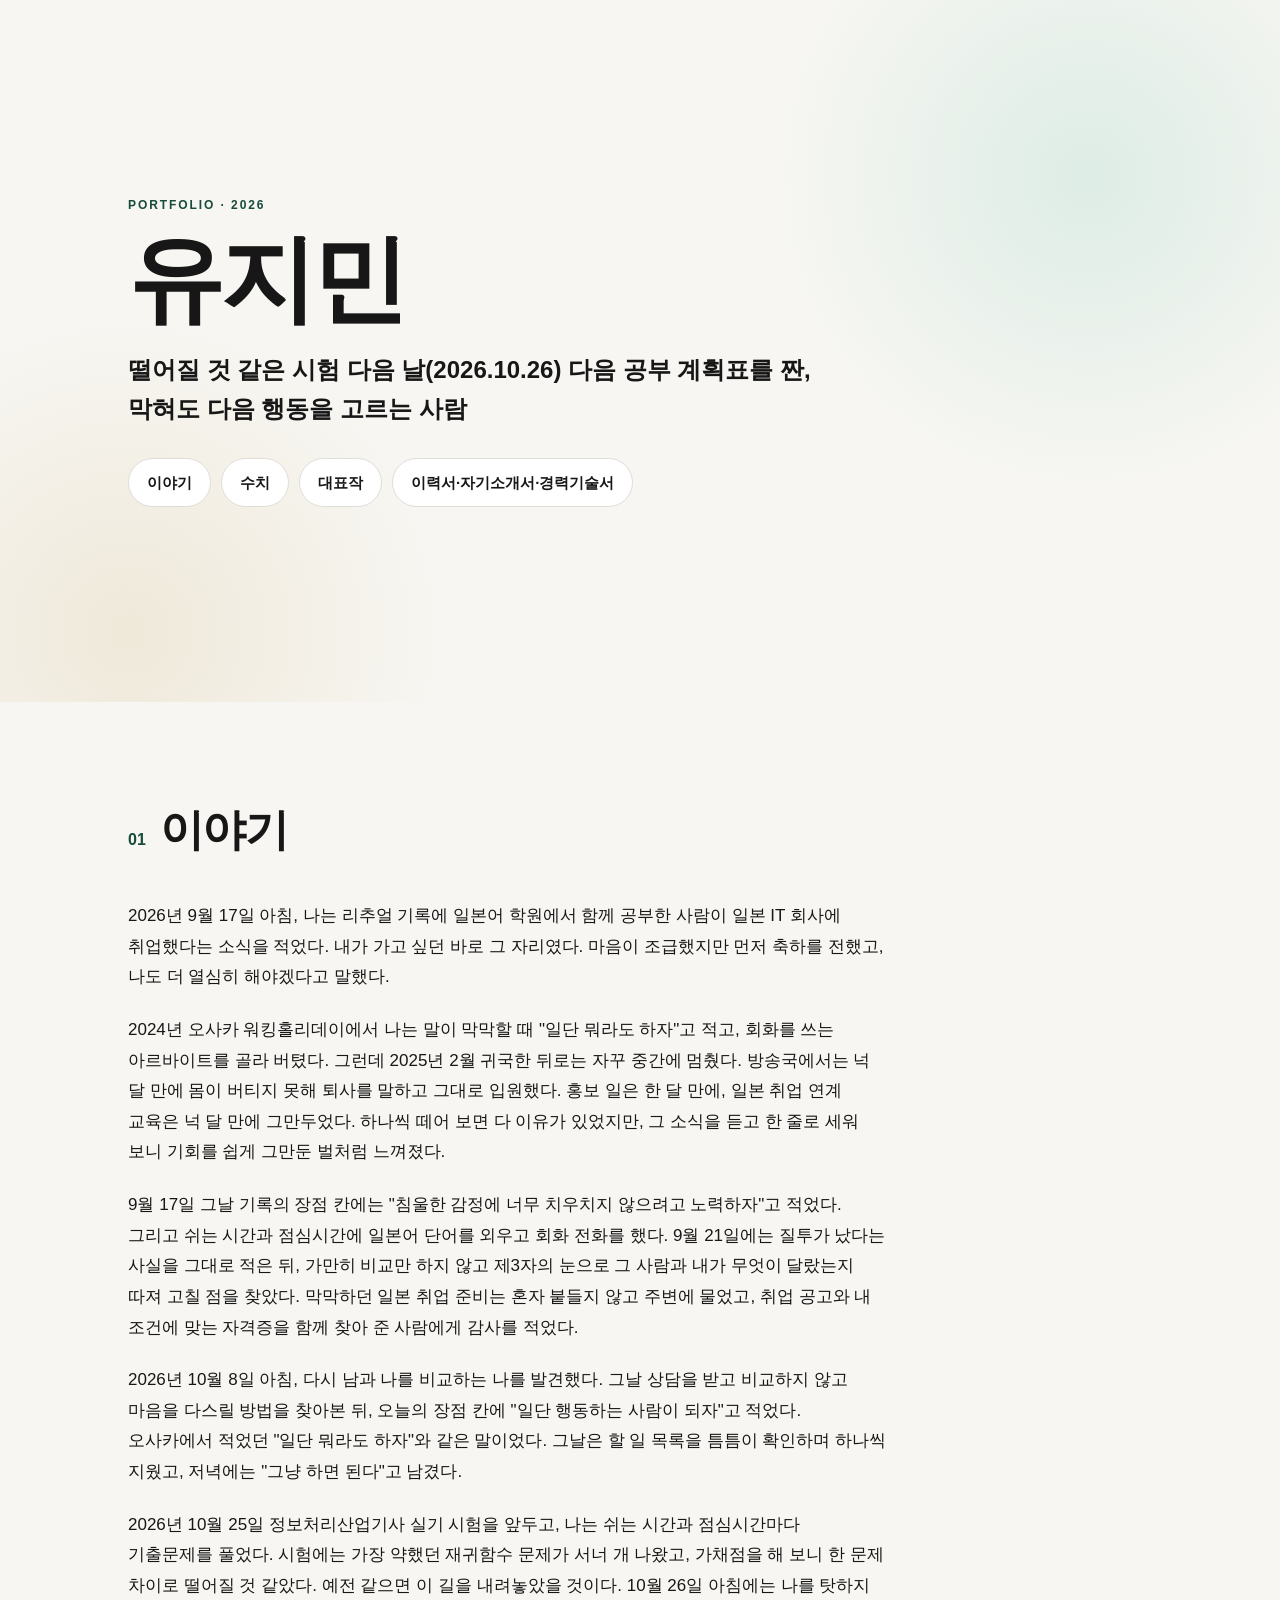
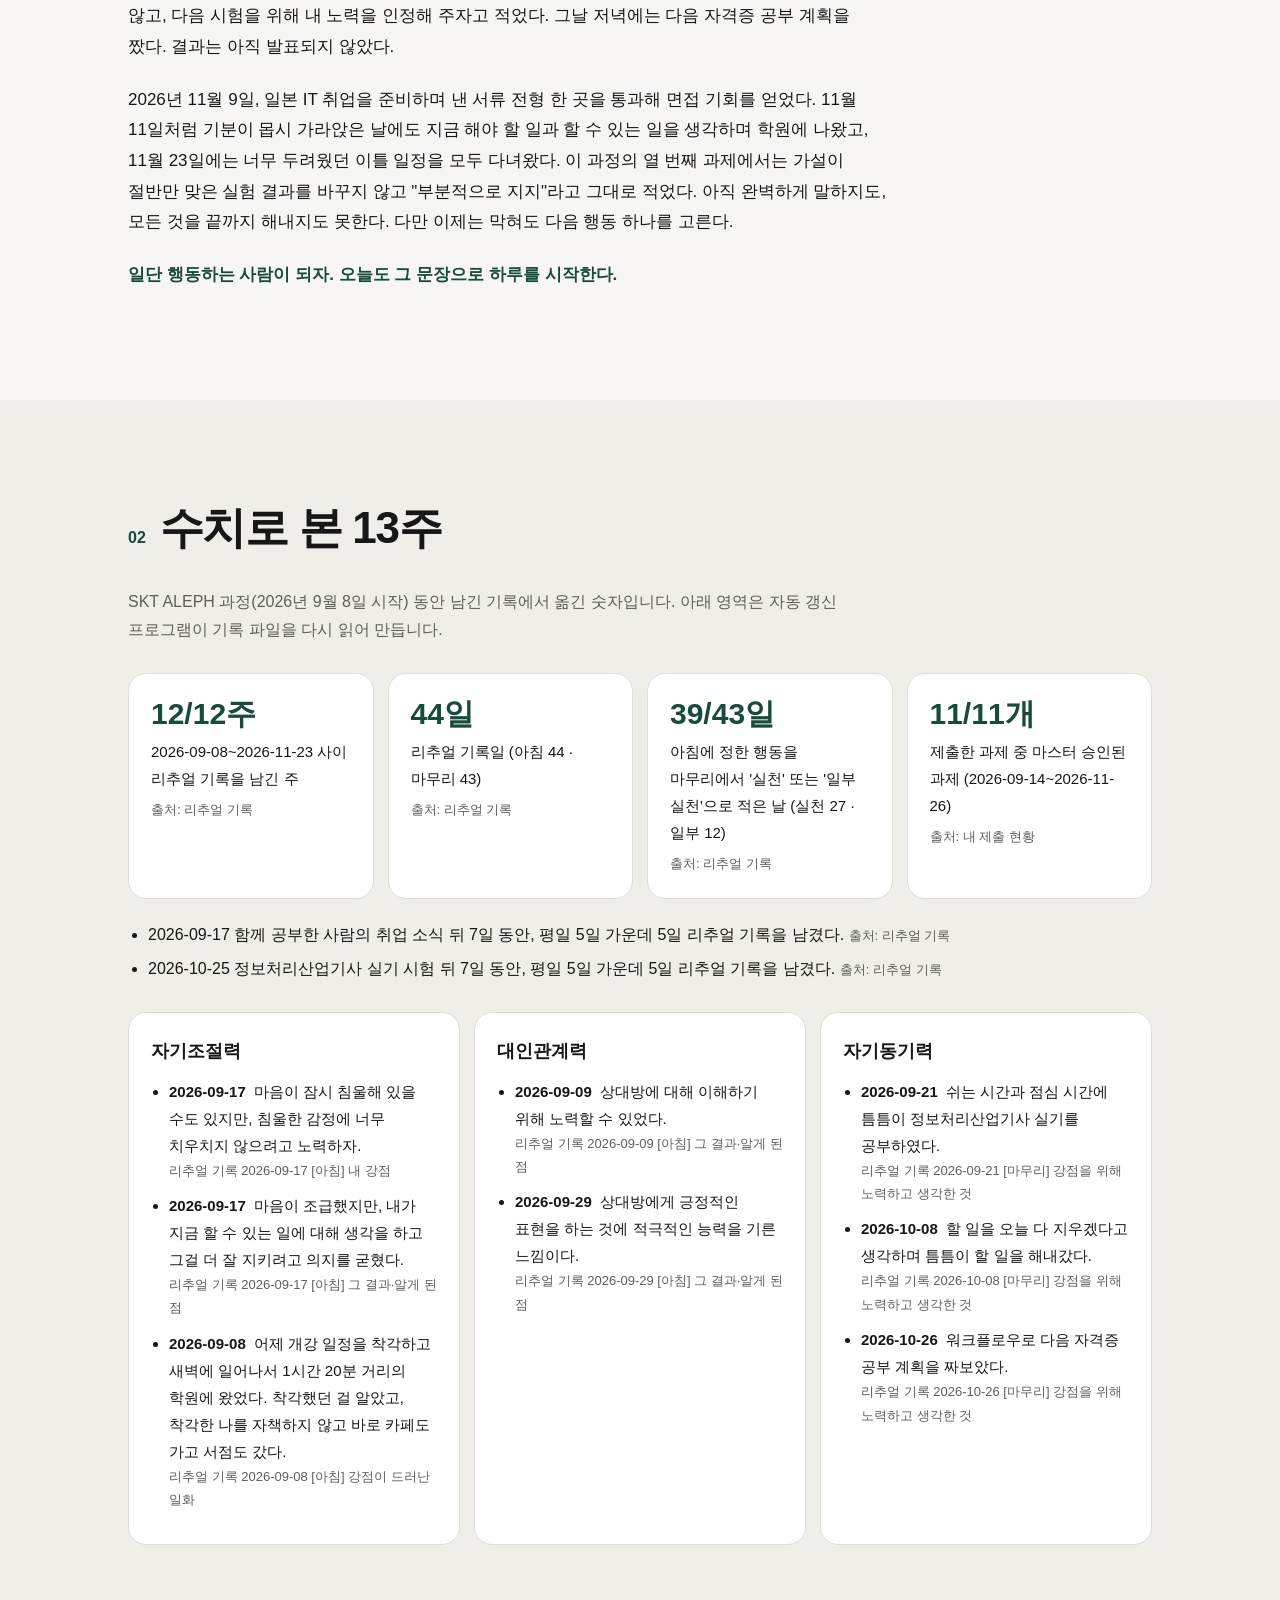
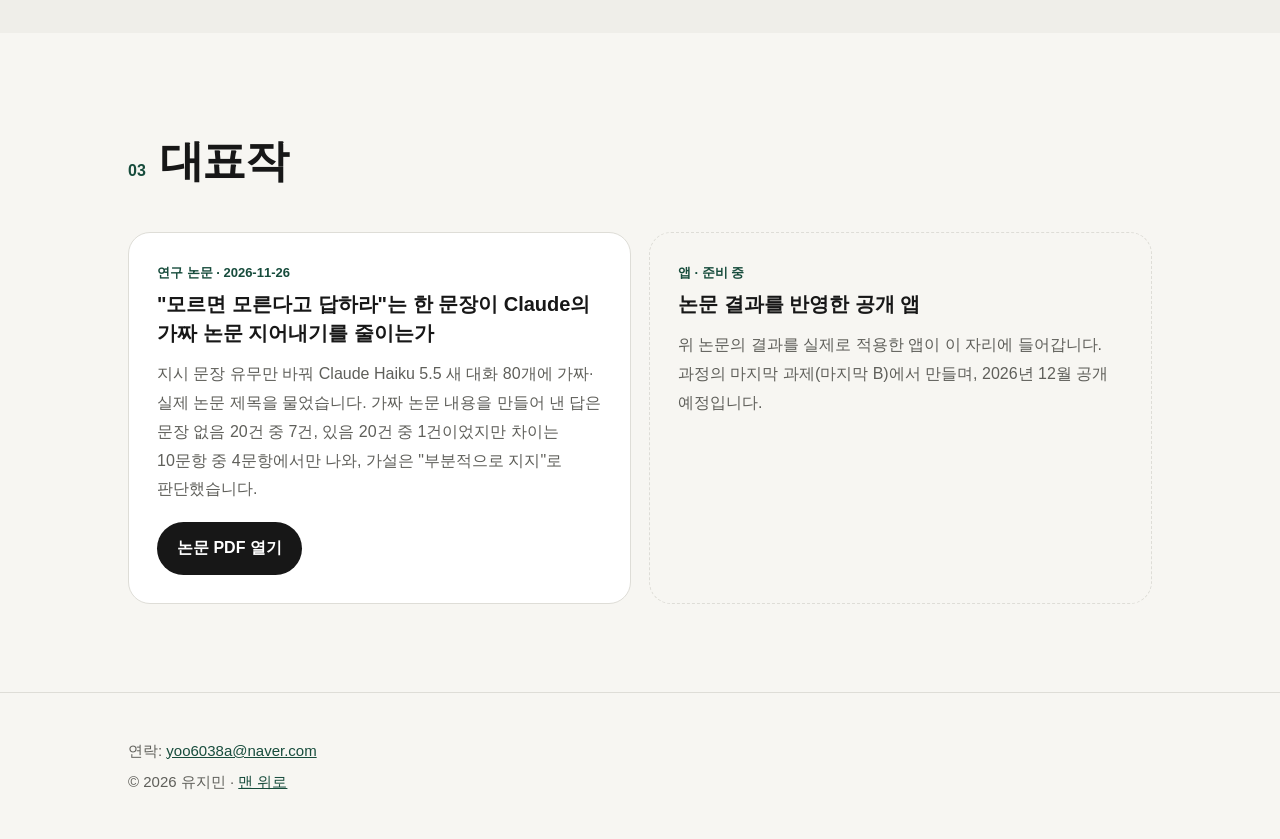
==== index.html @ c6d48535 "Portfolio site: story, numbers, works, application documents Co-Authored-By: Claude Opus 5.5 <norepl" ====
<!doctype html>
<html lang="ko">
<head>
<meta charset="utf-8">
<meta name="viewport" content="width=device-width, initial-scale=1">
<title>유지민 · 포트폴리오</title>
<meta name="description" content="일본 IT 취업을 준비하는 유지민의 포트폴리오. 자기소개 이야기, 13주 기록 수치, 대표작.">
<link rel="stylesheet" href="style.css">
</head>
<body>
<header class="hero" id="top">
  <p class="eyebrow">PORTFOLIO · 2026</p>
  <h1>유지민</h1>
  <p class="oneliner">떨어질 것 같은 시험 다음 날(2026.10.26) 다음 공부 계획표를 짠, 막혀도 다음 행동을 고르는 사람</p>
  <nav class="jump" aria-label="바로 가기">
    <a href="#story">이야기</a>
    <a href="#numbers">수치</a>
    <a href="#works">대표작</a>
    <a href="documents/application.html">이력서·자기소개서·경력기술서</a>
  </nav>
</header>

<main>
<section class="section" id="story">
  <div class="section-head"><span>01</span><h2>이야기</h2></div>
  <article class="story">
    <p>2026년 9월 17일 아침, 나는 리추얼 기록에 일본어 학원에서 함께 공부한 사람이 일본 IT 회사에 취업했다는 소식을 적었다. 내가 가고 싶던 바로 그 자리였다. 마음이 조급했지만 먼저 축하를 전했고, 나도 더 열심히 해야겠다고 말했다.</p>
    <p>2024년 오사카 워킹홀리데이에서 나는 말이 막막할 때 "일단 뭐라도 하자"고 적고, 회화를 쓰는 아르바이트를 골라 버텼다. 그런데 2025년 2월 귀국한 뒤로는 자꾸 중간에 멈췄다. 방송국에서는 넉 달 만에 몸이 버티지 못해 퇴사를 말하고 그대로 입원했다. 홍보 일은 한 달 만에, 일본 취업 연계 교육은 넉 달 만에 그만두었다. 하나씩 떼어 보면 다 이유가 있었지만, 그 소식을 듣고 한 줄로 세워 보니 기회를 쉽게 그만둔 벌처럼 느껴졌다.</p>
    <p>9월 17일 그날 기록의 장점 칸에는 "침울한 감정에 너무 치우치지 않으려고 노력하자"고 적었다. 그리고 쉬는 시간과 점심시간에 일본어 단어를 외우고 회화 전화를 했다. 9월 21일에는 질투가 났다는 사실을 그대로 적은 뒤, 가만히 비교만 하지 않고 제3자의 눈으로 그 사람과 내가 무엇이 달랐는지 따져 고칠 점을 찾았다. 막막하던 일본 취업 준비는 혼자 붙들지 않고 주변에 물었고, 취업 공고와 내 조건에 맞는 자격증을 함께 찾아 준 사람에게 감사를 적었다.</p>
    <p>2026년 10월 8일 아침, 다시 남과 나를 비교하는 나를 발견했다. 그날 상담을 받고 비교하지 않고 마음을 다스릴 방법을 찾아본 뒤, 오늘의 장점 칸에 "일단 행동하는 사람이 되자"고 적었다. 오사카에서 적었던 "일단 뭐라도 하자"와 같은 말이었다. 그날은 할 일 목록을 틈틈이 확인하며 하나씩 지웠고, 저녁에는 "그냥 하면 된다"고 남겼다.</p>
    <p>2026년 10월 25일 정보처리산업기사 실기 시험을 앞두고, 나는 쉬는 시간과 점심시간마다 기출문제를 풀었다. 시험에는 가장 약했던 재귀함수 문제가 서너 개 나왔고, 가채점을 해 보니 한 문제 차이로 떨어질 것 같았다. 예전 같으면 이 길을 내려놓았을 것이다. 10월 26일 아침에는 나를 탓하지 않고, 다음 시험을 위해 내 노력을 인정해 주자고 적었다. 그날 저녁에는 다음 자격증 공부 계획을 짰다. 결과는 아직 발표되지 않았다.</p>
    <p>2026년 11월 9일, 일본 IT 취업을 준비하며 낸 서류 전형 한 곳을 통과해 면접 기회를 얻었다. 11월 11일처럼 기분이 몹시 가라앉은 날에도 지금 해야 할 일과 할 수 있는 일을 생각하며 학원에 나왔고, 11월 23일에는 너무 두려웠던 이틀 일정을 모두 다녀왔다. 이 과정의 열 번째 과제에서는 가설이 절반만 맞은 실험 결과를 바꾸지 않고 "부분적으로 지지"라고 그대로 적었다. 아직 완벽하게 말하지도, 모든 것을 끝까지 해내지도 못한다. 다만 이제는 막혀도 다음 행동 하나를 고른다.</p>
    <p class="closing">일단 행동하는 사람이 되자. 오늘도 그 문장으로 하루를 시작한다.</p>
  </article>
</section>

<section class="section soft" id="numbers">
  <div class="section-head"><span>02</span><h2>수치로 본 13주</h2></div>
  <p class="lead">SKT ALEPH 과정(2026년 9월 8일 시작) 동안 남긴 기록에서 옮긴 숫자입니다. 아래 영역은 자동 갱신 프로그램이 기록 파일을 다시 읽어 만듭니다.</p>
<!-- AUTO:START -->
<!-- 이 영역은 update.py가 만듭니다. 손으로 고치지 마세요. -->
<div class="metric-grid">
  <div class="metric"><strong>12/12주</strong><span>2026-09-08~2026-11-23 사이 리추얼 기록을 남긴 주</span><small>출처: 리추얼 기록</small></div>
  <div class="metric"><strong>44일</strong><span>리추얼 기록일 (아침 44 · 마무리 43)</span><small>출처: 리추얼 기록</small></div>
  <div class="metric"><strong>39/43일</strong><span>아침에 정한 행동을 마무리에서 &#x27;실천&#x27; 또는 &#x27;일부 실천&#x27;으로 적은 날 (실천 27 · 일부 12)</span><small>출처: 리추얼 기록</small></div>
  <div class="metric"><strong>11/11개</strong><span>제출한 과제 중 마스터 승인된 과제 (2026-09-14~2026-11-26)</span><small>출처: 내 제출 현황</small></div>
</div>
<ul class="linked">
  <li>2026-09-17 함께 공부한 사람의 취업 소식 뒤 7일 동안, 평일 5일 가운데 5일 리추얼 기록을 남겼다. <small>출처: 리추얼 기록</small></li>
  <li>2026-10-25 정보처리산업기사 실기 시험 뒤 7일 동안, 평일 5일 가운데 5일 리추얼 기록을 남겼다. <small>출처: 리추얼 기록</small></li>
</ul>
<div class="ability-grid">
  <div class="ability"><h3>자기조절력</h3><ul>
    <li><time>2026-09-17</time> 마음이 잠시 침울해 있을 수도 있지만, 침울한 감정에 너무 치우치지 않으려고 노력하자. <small>리추얼 기록 2026-09-17 [아침] 내 강점</small></li>
    <li><time>2026-09-17</time> 마음이 조급했지만, 내가 지금 할 수 있는 일에 대해 생각을 하고 그걸 더 잘 지키려고 의지를 굳혔다. <small>리추얼 기록 2026-09-17 [아침] 그 결과·알게 된 점</small></li>
    <li><time>2026-09-08</time> 어제 개강 일정을 착각하고 새벽에 일어나서 1시간 20분 거리의 학원에 왔었다. 착각했던 걸 알았고, 착각한 나를 자책하지 않고 바로 카페도 가고 서점도 갔다. <small>리추얼 기록 2026-09-08 [아침] 강점이 드러난 일화</small></li>
  </ul></div>
  <div class="ability"><h3>대인관계력</h3><ul>
    <li><time>2026-09-09</time> 상대방에 대해 이해하기 위해 노력할 수 있었다. <small>리추얼 기록 2026-09-09 [아침] 그 결과·알게 된 점</small></li>
    <li><time>2026-09-29</time> 상대방에게 긍정적인 표현을 하는 것에 적극적인 능력을 기른 느낌이다. <small>리추얼 기록 2026-09-29 [아침] 그 결과·알게 된 점</small></li>
  </ul></div>
  <div class="ability"><h3>자기동기력</h3><ul>
    <li><time>2026-09-21</time> 쉬는 시간과 점심 시간에 틈틈이 정보처리산업기사 실기를 공부하였다. <small>리추얼 기록 2026-09-21 [마무리] 강점을 위해 노력하고 생각한 것</small></li>
    <li><time>2026-10-08</time> 할 일을 오늘 다 지우겠다고 생각하며 틈틈이 할 일을 해내갔다. <small>리추얼 기록 2026-10-08 [마무리] 강점을 위해 노력하고 생각한 것</small></li>
    <li><time>2026-10-26</time> 워크플로우로 다음 자격증 공부 계획을 짜보았다. <small>리추얼 기록 2026-10-26 [마무리] 강점을 위해 노력하고 생각한 것</small></li>
  </ul></div>
</div>
<!-- AUTO:END -->
</section>

<section class="section" id="works">
  <div class="section-head"><span>03</span><h2>대표작</h2></div>
  <div class="work-grid">
    <article class="work">
      <p class="tag">연구 논문 · 2026-11-26</p>
      <h3>"모르면 모른다고 답하라"는 한 문장이 Claude의 가짜 논문 지어내기를 줄이는가</h3>
      <p>지시 문장 유무만 바꿔 Claude Haiku 5.5 새 대화 80개에 가짜·실제 논문 제목을 물었습니다. 가짜 논문 내용을 만들어 낸 답은 문장 없음 20건 중 7건, 있음 20건 중 1건이었지만 차이는 10문항 중 4문항에서만 나와, 가설은 "부분적으로 지지"로 판단했습니다.</p>
      <a class="button" href="works/paper.pdf">논문 PDF 열기</a>
    </article>
    <article class="work placeholder">
      <p class="tag">앱 · 준비 중</p>
      <h3>논문 결과를 반영한 공개 앱</h3>
      <p>위 논문의 결과를 실제로 적용한 앱이 이 자리에 들어갑니다. 과정의 마지막 과제(마지막 B)에서 만들며, 2026년 12월 공개 예정입니다.</p>
    </article>
  </div>
</section>
</main>

<footer class="footer">
  <p>연락: <a href="mailto:yoo6038a@naver.com">yoo6038a@naver.com</a></p>
  <p>© 2026 유지민 · <a href="#top">맨 위로</a></p>
</footer>
</body>
</html>
---- style.css ----
:root {
  --bg: #f7f6f2;
  --paper: #ffffff;
  --soft: #efeee9;
  --text: #171717;
  --muted: #5f5f5a;
  --line: #deddd7;
  --accent: #174c3c;
  --accent-light: #dcece5;
}
* { box-sizing: border-box; }
html { scroll-behavior: smooth; }
body {
  margin: 0;
  background: var(--bg);
  color: var(--text);
  font-family: "Pretendard", "Noto Sans KR", "Malgun Gothic", "Apple SD Gothic Neo", sans-serif;
  line-height: 1.8;
  word-break: keep-all;
}
a { color: var(--accent); }

.hero {
  min-height: 78vh;
  display: flex;
  flex-direction: column;
  justify-content: center;
  padding: 64px max(16px, 10vw);
  background:
    radial-gradient(circle at 85% 25%, rgba(220, 236, 229, .95), transparent 26%),
    radial-gradient(circle at 10% 90%, rgba(236, 227, 207, .7), transparent 24%);
}
.eyebrow { margin: 0 0 12px; font-size: 12px; font-weight: 700; letter-spacing: .16em; color: var(--accent); }
h1 { margin: 0; font-size: clamp(48px, 9vw, 96px); line-height: 1.05; letter-spacing: -.04em; }
.oneliner { max-width: 760px; margin: 22px 0 30px; font-size: clamp(18px, 2.4vw, 24px); font-weight: 600; line-height: 1.6; }
.jump { display: flex; flex-wrap: wrap; gap: 10px; }
.jump a {
  padding: 10px 18px; border-radius: 999px; border: 1px solid var(--line);
  background: var(--paper); color: var(--text); font-size: 15px; font-weight: 600; text-decoration: none;
}
.jump a:hover, .jump a:focus-visible { border-color: var(--accent); color: var(--accent); }

.section { padding: 88px max(16px, 10vw); }
.soft { background: var(--soft); }
.section-head { display: flex; align-items: baseline; gap: 14px; margin-bottom: 32px; }
.section-head span { font-weight: 700; color: var(--accent); }
.section-head h2 { margin: 0; font-size: clamp(28px, 4.5vw, 44px); letter-spacing: -.03em; }
.lead { max-width: 760px; margin: -12px 0 28px; color: var(--muted); }

.story { max-width: 760px; font-size: 17px; }
.story p { margin: 0 0 1.3em; }
.story .closing { font-weight: 700; color: var(--accent); }

.metric-grid { display: grid; grid-template-columns: repeat(auto-fit, minmax(200px, 1fr)); gap: 14px; }
.metric {
  display: flex; flex-direction: column; gap: 6px; padding: 22px;
  background: var(--paper); border: 1px solid var(--line); border-radius: 18px;
}
.metric strong { font-size: 30px; line-height: 1.2; color: var(--accent); }
.metric span { font-size: 15px; }
.metric small, .linked small, .ability small { color: var(--muted); font-size: 13px; }
.linked { margin: 22px 0 0; padding-left: 20px; }
.linked li { margin-bottom: 6px; }
.ability-grid { display: grid; grid-template-columns: repeat(auto-fit, minmax(240px, 1fr)); gap: 14px; margin-top: 28px; }
.ability { padding: 22px; background: var(--paper); border: 1px solid var(--line); border-radius: 18px; }
.ability h3 { margin: 0 0 10px; font-size: 18px; }
.ability ul { margin: 0; padding-left: 18px; }
.ability li { margin-bottom: 10px; font-size: 15px; }
.ability time { font-weight: 700; margin-right: 4px; }
.ability small { display: block; }

.work-grid { display: grid; grid-template-columns: repeat(auto-fit, minmax(280px, 1fr)); gap: 18px; }
.work { padding: 28px; background: var(--paper); border: 1px solid var(--line); border-radius: 22px; }
.work h3 { margin: 6px 0 12px; font-size: 20px; line-height: 1.45; }
.work p { margin: 0 0 18px; color: var(--muted); }
.work .tag { margin: 0; font-size: 13px; font-weight: 700; color: var(--accent); }
.work.placeholder { background: transparent; border-style: dashed; }
.button {
  display: inline-block; padding: 12px 20px; border-radius: 999px;
  background: var(--text); color: #fff; font-weight: 700; text-decoration: none;
}
.button:hover, .button:focus-visible { background: var(--accent); }

.footer { padding: 40px max(16px, 10vw); border-top: 1px solid var(--line); color: var(--muted); font-size: 15px; }
.footer p { margin: 4px 0; }

@media (max-width: 600px) {
  .hero { min-height: auto; padding-top: 56px; padding-bottom: 56px; }
  .section { padding-top: 64px; padding-bottom: 64px; }
  .story { font-size: 16px; }
}
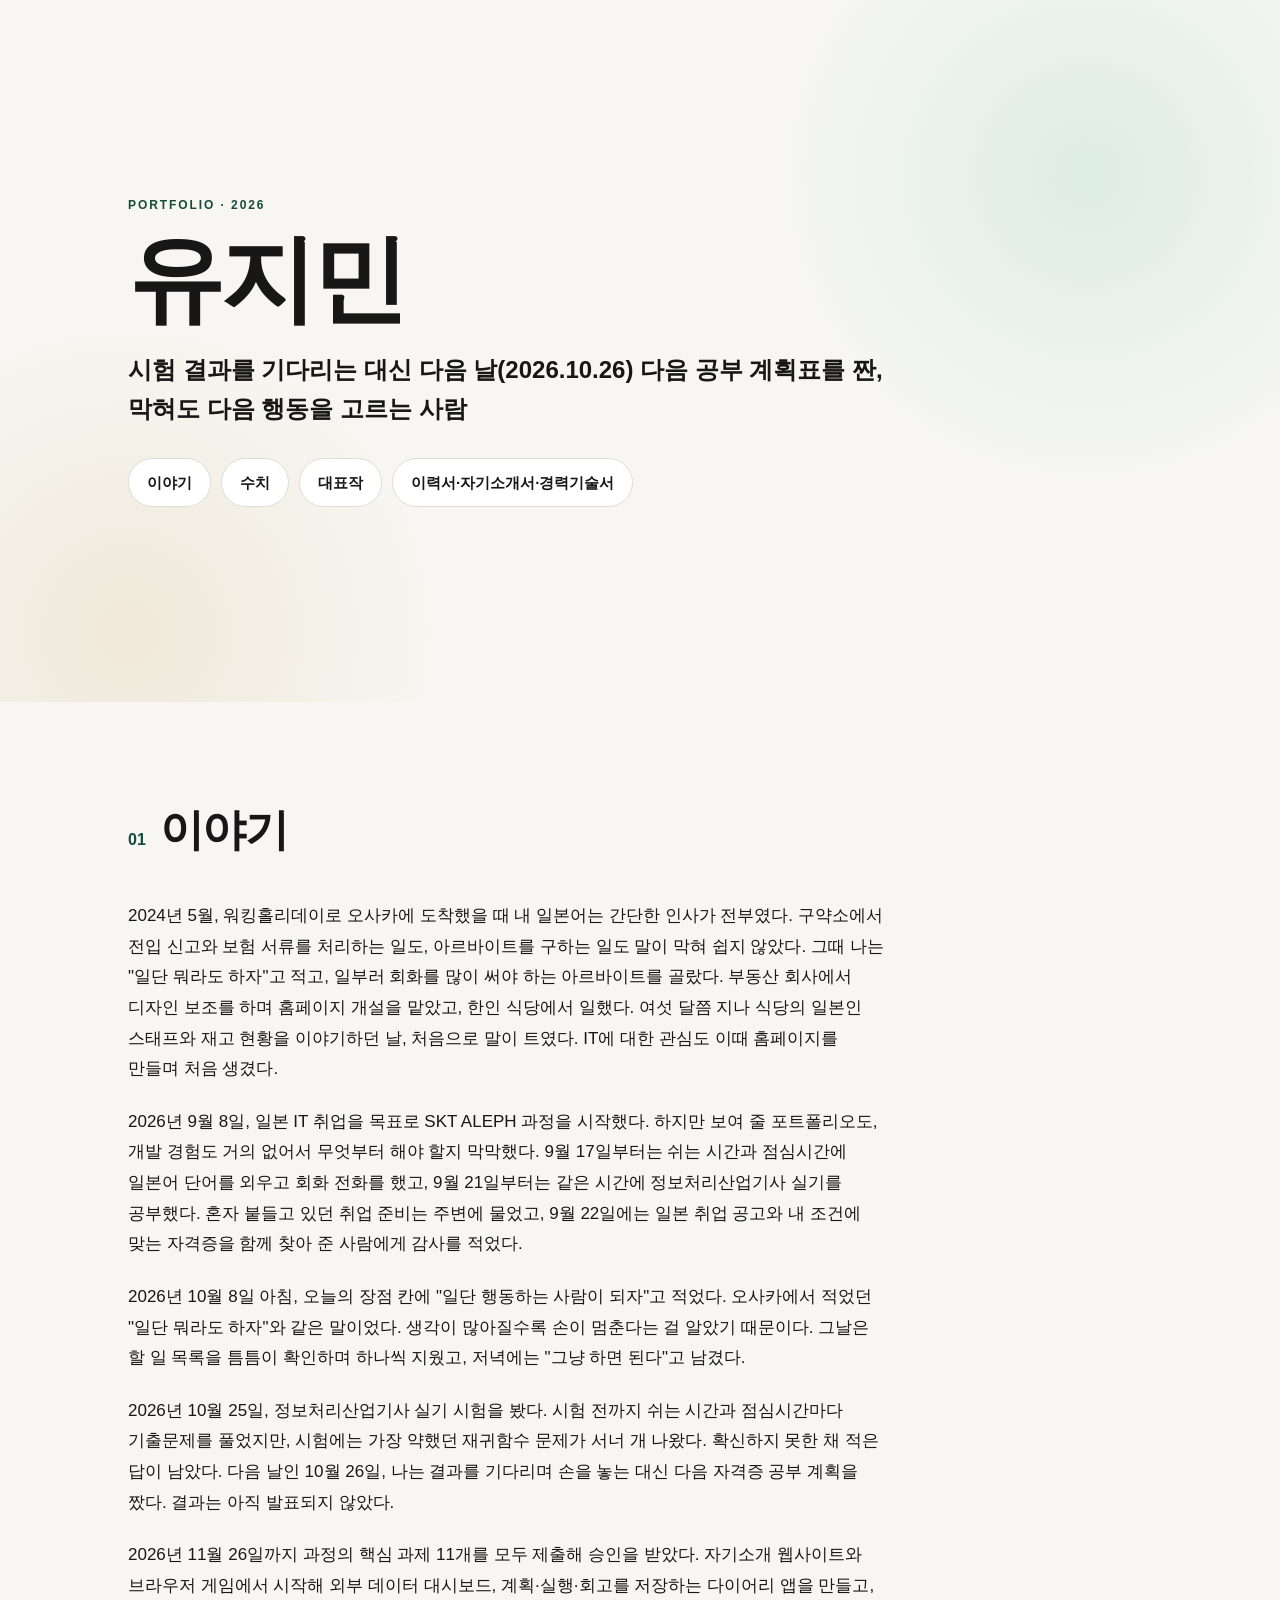
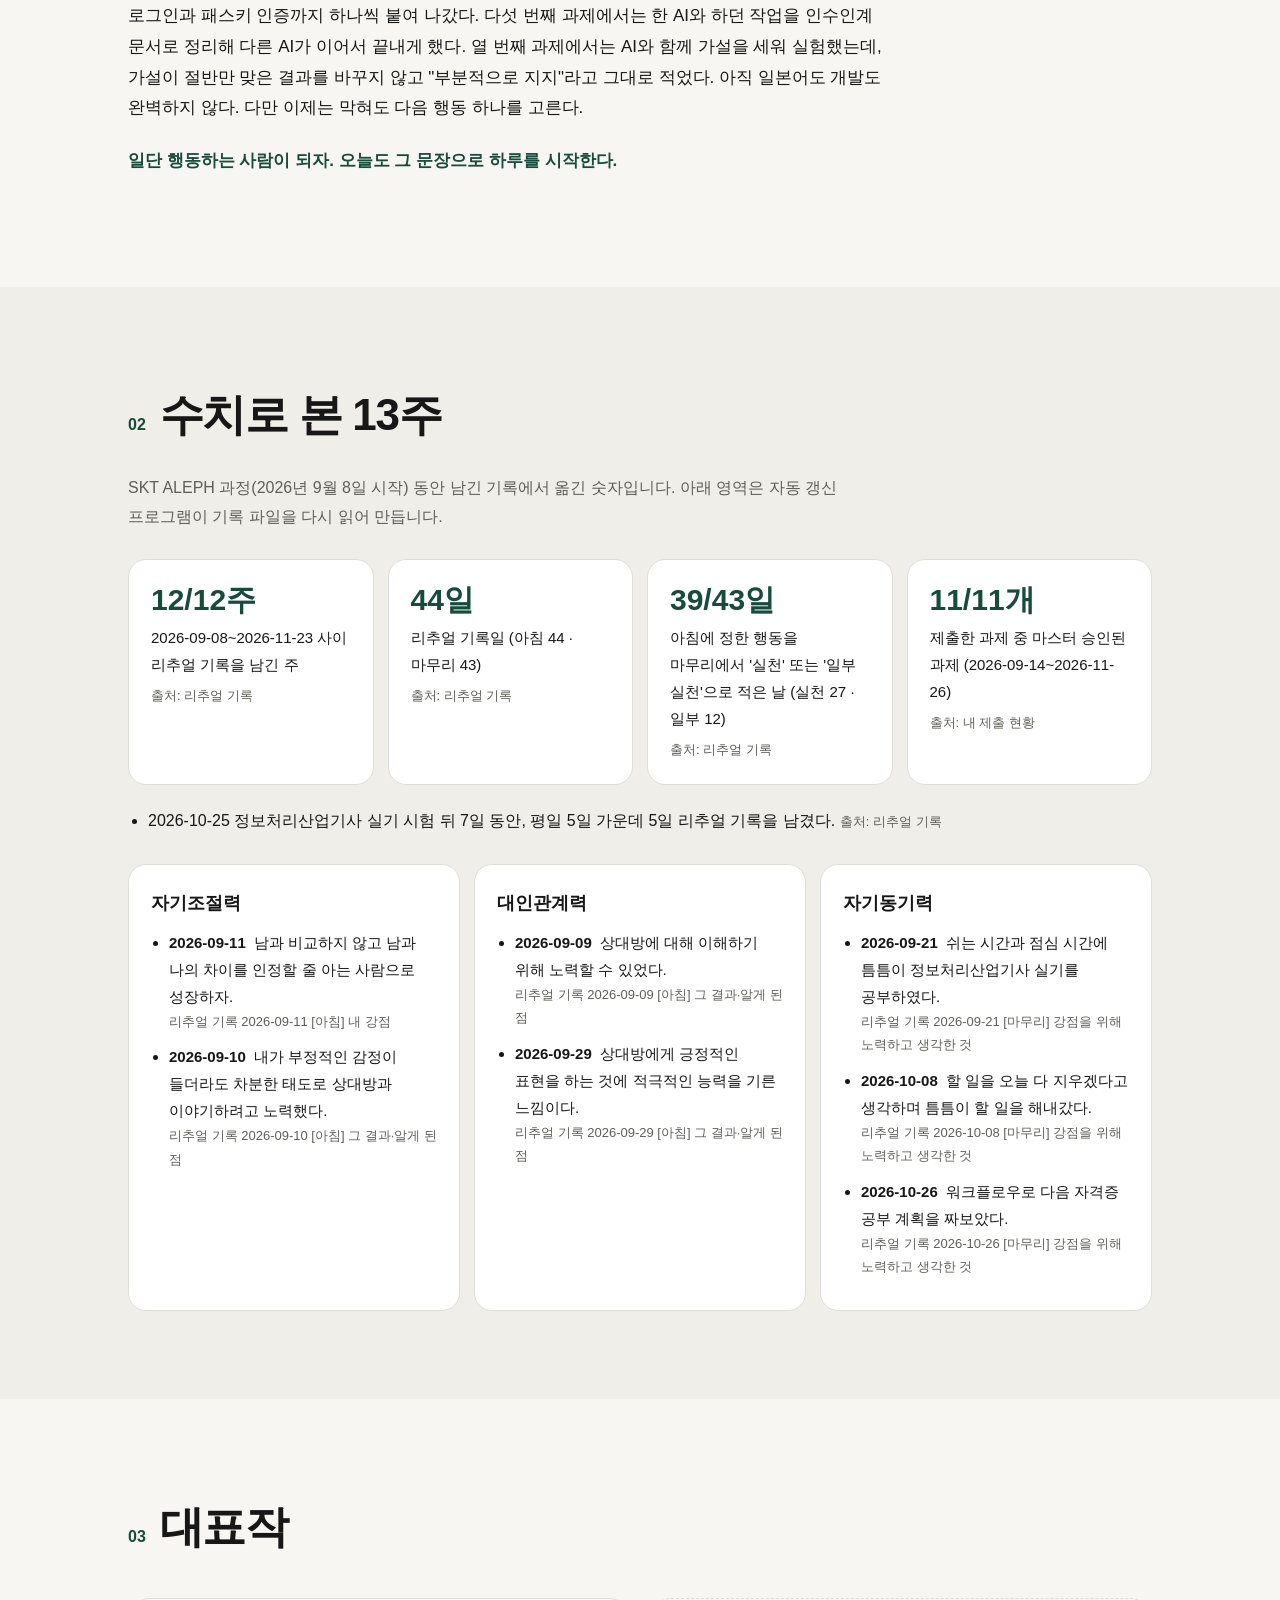
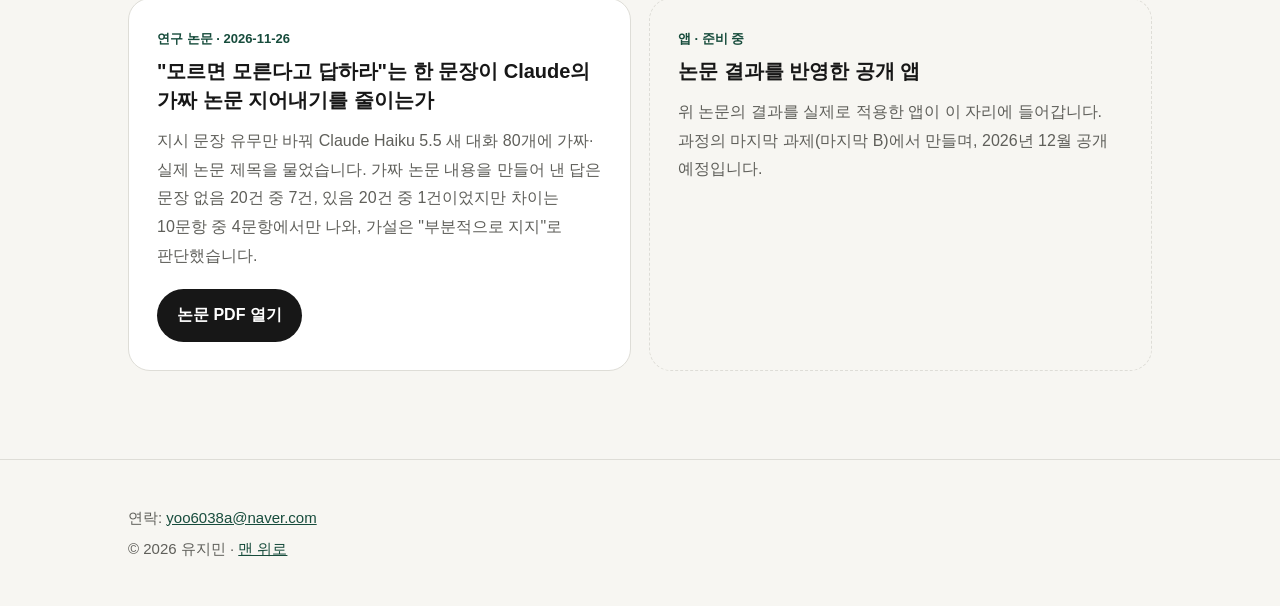
==== commit 2b5442da: "Remove personal details from story and one-liner Co-Authored-By: Claude Opus 5.5 <noreply@anthropic." ====
--- a/index.html
+++ b/index.html
@@ -11,7 +11,7 @@
 <header class="hero" id="top">
   <p class="eyebrow">PORTFOLIO · 2026</p>
   <h1>유지민</h1>
-  <p class="oneliner">떨어질 것 같은 시험 다음 날(2026.10.26) 다음 공부 계획표를 짠, 막혀도 다음 행동을 고르는 사람</p>
+  <p class="oneliner">시험 결과를 기다리는 대신 다음 날(2026.10.26) 다음 공부 계획표를 짠, 막혀도 다음 행동을 고르는 사람</p>
   <nav class="jump" aria-label="바로 가기">
     <a href="#story">이야기</a>
     <a href="#numbers">수치</a>
@@ -24,12 +24,11 @@
 <section class="section" id="story">
   <div class="section-head"><span>01</span><h2>이야기</h2></div>
   <article class="story">
-    <p>2026년 9월 17일 아침, 나는 리추얼 기록에 일본어 학원에서 함께 공부한 사람이 일본 IT 회사에 취업했다는 소식을 적었다. 내가 가고 싶던 바로 그 자리였다. 마음이 조급했지만 먼저 축하를 전했고, 나도 더 열심히 해야겠다고 말했다.</p>
-    <p>2024년 오사카 워킹홀리데이에서 나는 말이 막막할 때 "일단 뭐라도 하자"고 적고, 회화를 쓰는 아르바이트를 골라 버텼다. 그런데 2025년 2월 귀국한 뒤로는 자꾸 중간에 멈췄다. 방송국에서는 넉 달 만에 몸이 버티지 못해 퇴사를 말하고 그대로 입원했다. 홍보 일은 한 달 만에, 일본 취업 연계 교육은 넉 달 만에 그만두었다. 하나씩 떼어 보면 다 이유가 있었지만, 그 소식을 듣고 한 줄로 세워 보니 기회를 쉽게 그만둔 벌처럼 느껴졌다.</p>
-    <p>9월 17일 그날 기록의 장점 칸에는 "침울한 감정에 너무 치우치지 않으려고 노력하자"고 적었다. 그리고 쉬는 시간과 점심시간에 일본어 단어를 외우고 회화 전화를 했다. 9월 21일에는 질투가 났다는 사실을 그대로 적은 뒤, 가만히 비교만 하지 않고 제3자의 눈으로 그 사람과 내가 무엇이 달랐는지 따져 고칠 점을 찾았다. 막막하던 일본 취업 준비는 혼자 붙들지 않고 주변에 물었고, 취업 공고와 내 조건에 맞는 자격증을 함께 찾아 준 사람에게 감사를 적었다.</p>
-    <p>2026년 10월 8일 아침, 다시 남과 나를 비교하는 나를 발견했다. 그날 상담을 받고 비교하지 않고 마음을 다스릴 방법을 찾아본 뒤, 오늘의 장점 칸에 "일단 행동하는 사람이 되자"고 적었다. 오사카에서 적었던 "일단 뭐라도 하자"와 같은 말이었다. 그날은 할 일 목록을 틈틈이 확인하며 하나씩 지웠고, 저녁에는 "그냥 하면 된다"고 남겼다.</p>
-    <p>2026년 10월 25일 정보처리산업기사 실기 시험을 앞두고, 나는 쉬는 시간과 점심시간마다 기출문제를 풀었다. 시험에는 가장 약했던 재귀함수 문제가 서너 개 나왔고, 가채점을 해 보니 한 문제 차이로 떨어질 것 같았다. 예전 같으면 이 길을 내려놓았을 것이다. 10월 26일 아침에는 나를 탓하지 않고, 다음 시험을 위해 내 노력을 인정해 주자고 적었다. 그날 저녁에는 다음 자격증 공부 계획을 짰다. 결과는 아직 발표되지 않았다.</p>
-    <p>2026년 11월 9일, 일본 IT 취업을 준비하며 낸 서류 전형 한 곳을 통과해 면접 기회를 얻었다. 11월 11일처럼 기분이 몹시 가라앉은 날에도 지금 해야 할 일과 할 수 있는 일을 생각하며 학원에 나왔고, 11월 23일에는 너무 두려웠던 이틀 일정을 모두 다녀왔다. 이 과정의 열 번째 과제에서는 가설이 절반만 맞은 실험 결과를 바꾸지 않고 "부분적으로 지지"라고 그대로 적었다. 아직 완벽하게 말하지도, 모든 것을 끝까지 해내지도 못한다. 다만 이제는 막혀도 다음 행동 하나를 고른다.</p>
+    <p>2024년 5월, 워킹홀리데이로 오사카에 도착했을 때 내 일본어는 간단한 인사가 전부였다. 구약소에서 전입 신고와 보험 서류를 처리하는 일도, 아르바이트를 구하는 일도 말이 막혀 쉽지 않았다. 그때 나는 "일단 뭐라도 하자"고 적고, 일부러 회화를 많이 써야 하는 아르바이트를 골랐다. 부동산 회사에서 디자인 보조를 하며 홈페이지 개설을 맡았고, 한인 식당에서 일했다. 여섯 달쯤 지나 식당의 일본인 스태프와 재고 현황을 이야기하던 날, 처음으로 말이 트였다. IT에 대한 관심도 이때 홈페이지를 만들며 처음 생겼다.</p>
+    <p>2026년 9월 8일, 일본 IT 취업을 목표로 SKT ALEPH 과정을 시작했다. 하지만 보여 줄 포트폴리오도, 개발 경험도 거의 없어서 무엇부터 해야 할지 막막했다. 9월 17일부터는 쉬는 시간과 점심시간에 일본어 단어를 외우고 회화 전화를 했고, 9월 21일부터는 같은 시간에 정보처리산업기사 실기를 공부했다. 혼자 붙들고 있던 취업 준비는 주변에 물었고, 9월 22일에는 일본 취업 공고와 내 조건에 맞는 자격증을 함께 찾아 준 사람에게 감사를 적었다.</p>
+    <p>2026년 10월 8일 아침, 오늘의 장점 칸에 "일단 행동하는 사람이 되자"고 적었다. 오사카에서 적었던 "일단 뭐라도 하자"와 같은 말이었다. 생각이 많아질수록 손이 멈춘다는 걸 알았기 때문이다. 그날은 할 일 목록을 틈틈이 확인하며 하나씩 지웠고, 저녁에는 "그냥 하면 된다"고 남겼다.</p>
+    <p>2026년 10월 25일, 정보처리산업기사 실기 시험을 봤다. 시험 전까지 쉬는 시간과 점심시간마다 기출문제를 풀었지만, 시험에는 가장 약했던 재귀함수 문제가 서너 개 나왔다. 확신하지 못한 채 적은 답이 남았다. 다음 날인 10월 26일, 나는 결과를 기다리며 손을 놓는 대신 다음 자격증 공부 계획을 짰다. 결과는 아직 발표되지 않았다.</p>
+    <p>2026년 11월 26일까지 과정의 핵심 과제 11개를 모두 제출해 승인을 받았다. 자기소개 웹사이트와 브라우저 게임에서 시작해 외부 데이터 대시보드, 계획·실행·회고를 저장하는 다이어리 앱을 만들고, 로그인과 패스키 인증까지 하나씩 붙여 나갔다. 다섯 번째 과제에서는 한 AI와 하던 작업을 인수인계 문서로 정리해 다른 AI가 이어서 끝내게 했다. 열 번째 과제에서는 AI와 함께 가설을 세워 실험했는데, 가설이 절반만 맞은 결과를 바꾸지 않고 "부분적으로 지지"라고 그대로 적었다. 아직 일본어도 개발도 완벽하지 않다. 다만 이제는 막혀도 다음 행동 하나를 고른다.</p>
     <p class="closing">일단 행동하는 사람이 되자. 오늘도 그 문장으로 하루를 시작한다.</p>
   </article>
 </section>
@@ -46,14 +45,12 @@
   <div class="metric"><strong>11/11개</strong><span>제출한 과제 중 마스터 승인된 과제 (2026-09-14~2026-11-26)</span><small>출처: 내 제출 현황</small></div>
 </div>
 <ul class="linked">
-  <li>2026-09-17 함께 공부한 사람의 취업 소식 뒤 7일 동안, 평일 5일 가운데 5일 리추얼 기록을 남겼다. <small>출처: 리추얼 기록</small></li>
   <li>2026-10-25 정보처리산업기사 실기 시험 뒤 7일 동안, 평일 5일 가운데 5일 리추얼 기록을 남겼다. <small>출처: 리추얼 기록</small></li>
 </ul>
 <div class="ability-grid">
   <div class="ability"><h3>자기조절력</h3><ul>
-    <li><time>2026-09-17</time> 마음이 잠시 침울해 있을 수도 있지만, 침울한 감정에 너무 치우치지 않으려고 노력하자. <small>리추얼 기록 2026-09-17 [아침] 내 강점</small></li>
-    <li><time>2026-09-17</time> 마음이 조급했지만, 내가 지금 할 수 있는 일에 대해 생각을 하고 그걸 더 잘 지키려고 의지를 굳혔다. <small>리추얼 기록 2026-09-17 [아침] 그 결과·알게 된 점</small></li>
-    <li><time>2026-09-08</time> 어제 개강 일정을 착각하고 새벽에 일어나서 1시간 20분 거리의 학원에 왔었다. 착각했던 걸 알았고, 착각한 나를 자책하지 않고 바로 카페도 가고 서점도 갔다. <small>리추얼 기록 2026-09-08 [아침] 강점이 드러난 일화</small></li>
+    <li><time>2026-09-11</time> 남과 비교하지 않고 남과 나의 차이를 인정할 줄 아는 사람으로 성장하자. <small>리추얼 기록 2026-09-11 [아침] 내 강점</small></li>
+    <li><time>2026-09-10</time> 내가 부정적인 감정이 들더라도 차분한 태도로 상대방과 이야기하려고 노력했다. <small>리추얼 기록 2026-09-10 [아침] 그 결과·알게 된 점</small></li>
   </ul></div>
   <div class="ability"><h3>대인관계력</h3><ul>
     <li><time>2026-09-09</time> 상대방에 대해 이해하기 위해 노력할 수 있었다. <small>리추얼 기록 2026-09-09 [아침] 그 결과·알게 된 점</small></li>
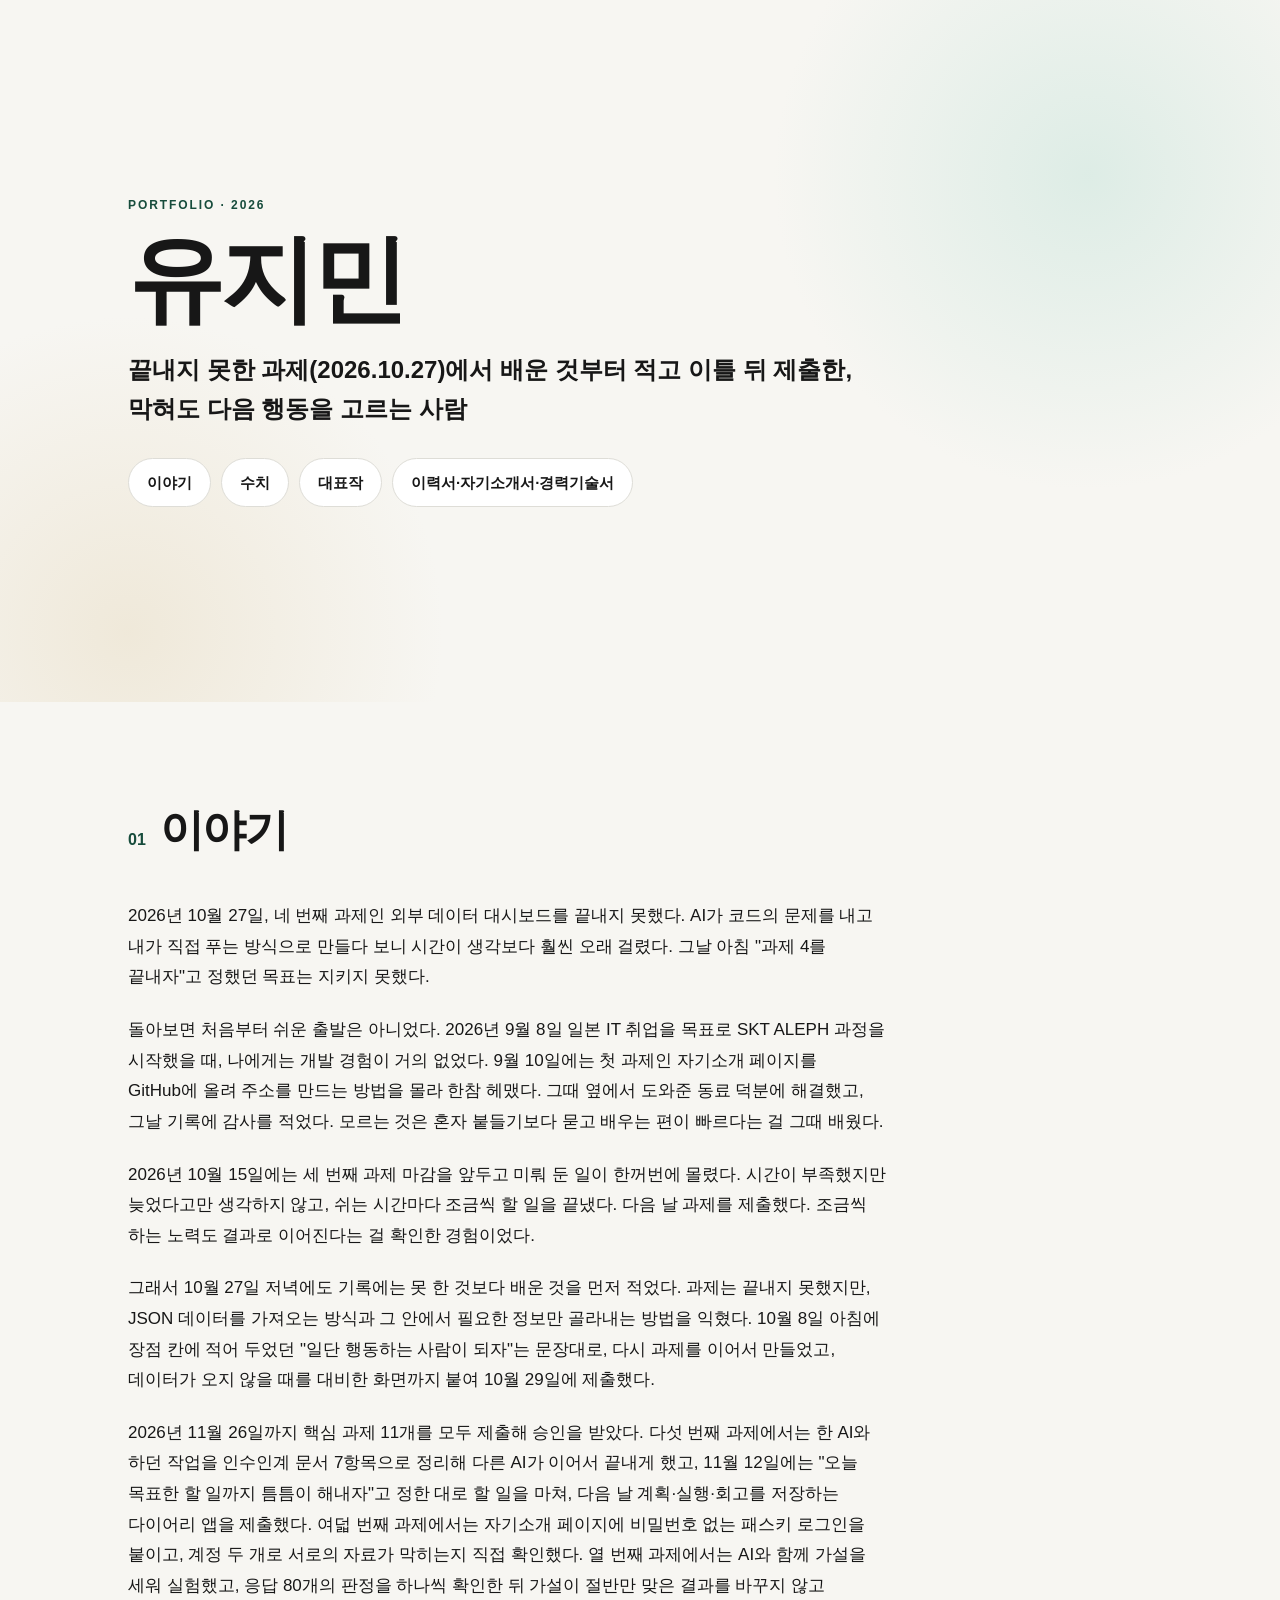
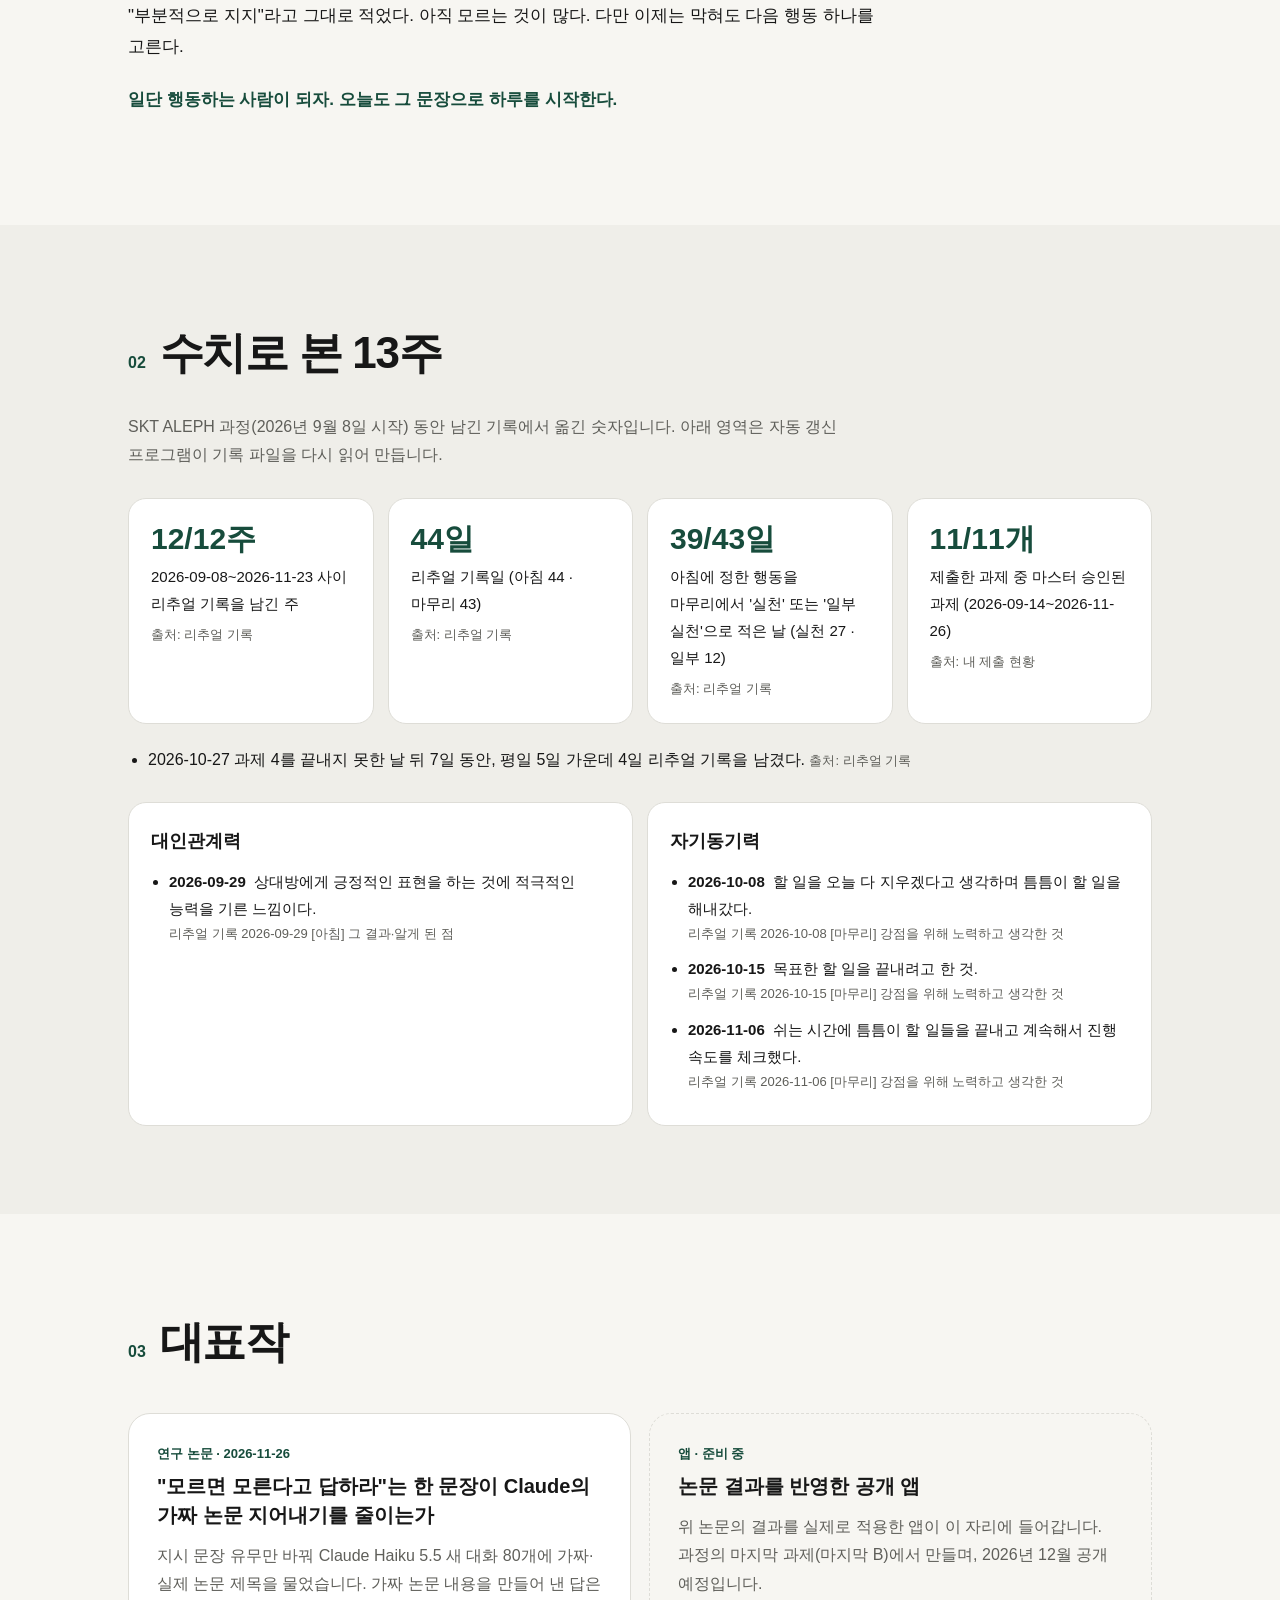
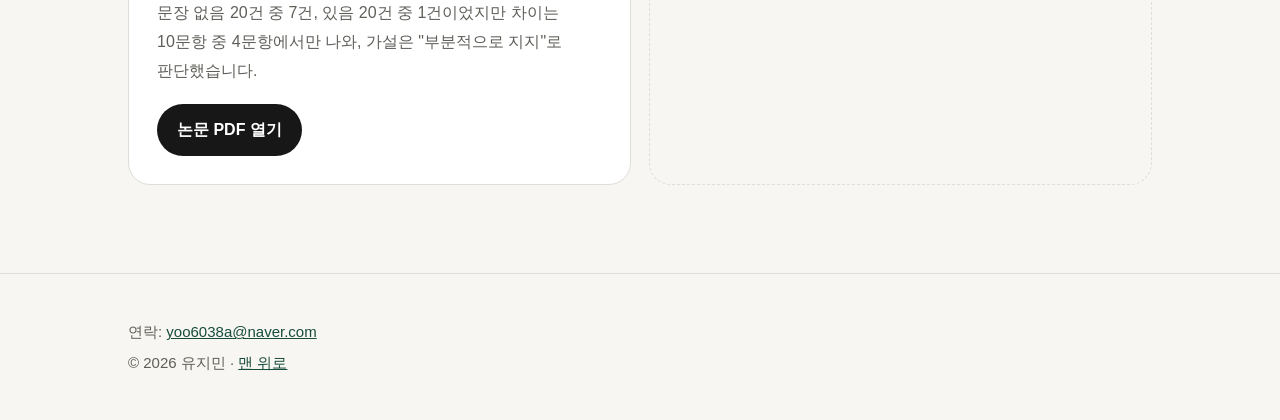
==== commit f13a3941: "Story: development tasks only Co-Authored-By: Claude Opus 5.5 <noreply@anthropic.com>" ====
--- a/index.html
+++ b/index.html
@@ -11,7 +11,7 @@
 <header class="hero" id="top">
   <p class="eyebrow">PORTFOLIO · 2026</p>
   <h1>유지민</h1>
-  <p class="oneliner">시험 결과를 기다리는 대신 다음 날(2026.10.26) 다음 공부 계획표를 짠, 막혀도 다음 행동을 고르는 사람</p>
+  <p class="oneliner">끝내지 못한 과제(2026.10.27)에서 배운 것부터 적고 이틀 뒤 제출한, 막혀도 다음 행동을 고르는 사람</p>
   <nav class="jump" aria-label="바로 가기">
     <a href="#story">이야기</a>
     <a href="#numbers">수치</a>
@@ -24,11 +24,11 @@
 <section class="section" id="story">
   <div class="section-head"><span>01</span><h2>이야기</h2></div>
   <article class="story">
-    <p>2024년 5월, 워킹홀리데이로 오사카에 도착했을 때 내 일본어는 간단한 인사가 전부였다. 구약소에서 전입 신고와 보험 서류를 처리하는 일도, 아르바이트를 구하는 일도 말이 막혀 쉽지 않았다. 그때 나는 "일단 뭐라도 하자"고 적고, 일부러 회화를 많이 써야 하는 아르바이트를 골랐다. 부동산 회사에서 디자인 보조를 하며 홈페이지 개설을 맡았고, 한인 식당에서 일했다. 여섯 달쯤 지나 식당의 일본인 스태프와 재고 현황을 이야기하던 날, 처음으로 말이 트였다. IT에 대한 관심도 이때 홈페이지를 만들며 처음 생겼다.</p>
-    <p>2026년 9월 8일, 일본 IT 취업을 목표로 SKT ALEPH 과정을 시작했다. 하지만 보여 줄 포트폴리오도, 개발 경험도 거의 없어서 무엇부터 해야 할지 막막했다. 9월 17일부터는 쉬는 시간과 점심시간에 일본어 단어를 외우고 회화 전화를 했고, 9월 21일부터는 같은 시간에 정보처리산업기사 실기를 공부했다. 혼자 붙들고 있던 취업 준비는 주변에 물었고, 9월 22일에는 일본 취업 공고와 내 조건에 맞는 자격증을 함께 찾아 준 사람에게 감사를 적었다.</p>
-    <p>2026년 10월 8일 아침, 오늘의 장점 칸에 "일단 행동하는 사람이 되자"고 적었다. 오사카에서 적었던 "일단 뭐라도 하자"와 같은 말이었다. 생각이 많아질수록 손이 멈춘다는 걸 알았기 때문이다. 그날은 할 일 목록을 틈틈이 확인하며 하나씩 지웠고, 저녁에는 "그냥 하면 된다"고 남겼다.</p>
-    <p>2026년 10월 25일, 정보처리산업기사 실기 시험을 봤다. 시험 전까지 쉬는 시간과 점심시간마다 기출문제를 풀었지만, 시험에는 가장 약했던 재귀함수 문제가 서너 개 나왔다. 확신하지 못한 채 적은 답이 남았다. 다음 날인 10월 26일, 나는 결과를 기다리며 손을 놓는 대신 다음 자격증 공부 계획을 짰다. 결과는 아직 발표되지 않았다.</p>
-    <p>2026년 11월 26일까지 과정의 핵심 과제 11개를 모두 제출해 승인을 받았다. 자기소개 웹사이트와 브라우저 게임에서 시작해 외부 데이터 대시보드, 계획·실행·회고를 저장하는 다이어리 앱을 만들고, 로그인과 패스키 인증까지 하나씩 붙여 나갔다. 다섯 번째 과제에서는 한 AI와 하던 작업을 인수인계 문서로 정리해 다른 AI가 이어서 끝내게 했다. 열 번째 과제에서는 AI와 함께 가설을 세워 실험했는데, 가설이 절반만 맞은 결과를 바꾸지 않고 "부분적으로 지지"라고 그대로 적었다. 아직 일본어도 개발도 완벽하지 않다. 다만 이제는 막혀도 다음 행동 하나를 고른다.</p>
+    <p>2026년 10월 27일, 네 번째 과제인 외부 데이터 대시보드를 끝내지 못했다. AI가 코드의 문제를 내고 내가 직접 푸는 방식으로 만들다 보니 시간이 생각보다 훨씬 오래 걸렸다. 그날 아침 "과제 4를 끝내자"고 정했던 목표는 지키지 못했다.</p>
+    <p>돌아보면 처음부터 쉬운 출발은 아니었다. 2026년 9월 8일 일본 IT 취업을 목표로 SKT ALEPH 과정을 시작했을 때, 나에게는 개발 경험이 거의 없었다. 9월 10일에는 첫 과제인 자기소개 페이지를 GitHub에 올려 주소를 만드는 방법을 몰라 한참 헤맸다. 그때 옆에서 도와준 동료 덕분에 해결했고, 그날 기록에 감사를 적었다. 모르는 것은 혼자 붙들기보다 묻고 배우는 편이 빠르다는 걸 그때 배웠다.</p>
+    <p>2026년 10월 15일에는 세 번째 과제 마감을 앞두고 미뤄 둔 일이 한꺼번에 몰렸다. 시간이 부족했지만 늦었다고만 생각하지 않고, 쉬는 시간마다 조금씩 할 일을 끝냈다. 다음 날 과제를 제출했다. 조금씩 하는 노력도 결과로 이어진다는 걸 확인한 경험이었다.</p>
+    <p>그래서 10월 27일 저녁에도 기록에는 못 한 것보다 배운 것을 먼저 적었다. 과제는 끝내지 못했지만, JSON 데이터를 가져오는 방식과 그 안에서 필요한 정보만 골라내는 방법을 익혔다. 10월 8일 아침에 장점 칸에 적어 두었던 "일단 행동하는 사람이 되자"는 문장대로, 다시 과제를 이어서 만들었고, 데이터가 오지 않을 때를 대비한 화면까지 붙여 10월 29일에 제출했다.</p>
+    <p>2026년 11월 26일까지 핵심 과제 11개를 모두 제출해 승인을 받았다. 다섯 번째 과제에서는 한 AI와 하던 작업을 인수인계 문서 7항목으로 정리해 다른 AI가 이어서 끝내게 했고, 11월 12일에는 "오늘 목표한 할 일까지 틈틈이 해내자"고 정한 대로 할 일을 마쳐, 다음 날 계획·실행·회고를 저장하는 다이어리 앱을 제출했다. 여덟 번째 과제에서는 자기소개 페이지에 비밀번호 없는 패스키 로그인을 붙이고, 계정 두 개로 서로의 자료가 막히는지 직접 확인했다. 열 번째 과제에서는 AI와 함께 가설을 세워 실험했고, 응답 80개의 판정을 하나씩 확인한 뒤 가설이 절반만 맞은 결과를 바꾸지 않고 "부분적으로 지지"라고 그대로 적었다. 아직 모르는 것이 많다. 다만 이제는 막혀도 다음 행동 하나를 고른다.</p>
     <p class="closing">일단 행동하는 사람이 되자. 오늘도 그 문장으로 하루를 시작한다.</p>
   </article>
 </section>
@@ -45,21 +45,16 @@
   <div class="metric"><strong>11/11개</strong><span>제출한 과제 중 마스터 승인된 과제 (2026-09-14~2026-11-26)</span><small>출처: 내 제출 현황</small></div>
 </div>
 <ul class="linked">
-  <li>2026-10-25 정보처리산업기사 실기 시험 뒤 7일 동안, 평일 5일 가운데 5일 리추얼 기록을 남겼다. <small>출처: 리추얼 기록</small></li>
+  <li>2026-10-27 과제 4를 끝내지 못한 날 뒤 7일 동안, 평일 5일 가운데 4일 리추얼 기록을 남겼다. <small>출처: 리추얼 기록</small></li>
 </ul>
 <div class="ability-grid">
-  <div class="ability"><h3>자기조절력</h3><ul>
-    <li><time>2026-09-11</time> 남과 비교하지 않고 남과 나의 차이를 인정할 줄 아는 사람으로 성장하자. <small>리추얼 기록 2026-09-11 [아침] 내 강점</small></li>
-    <li><time>2026-09-10</time> 내가 부정적인 감정이 들더라도 차분한 태도로 상대방과 이야기하려고 노력했다. <small>리추얼 기록 2026-09-10 [아침] 그 결과·알게 된 점</small></li>
-  </ul></div>
   <div class="ability"><h3>대인관계력</h3><ul>
-    <li><time>2026-09-09</time> 상대방에 대해 이해하기 위해 노력할 수 있었다. <small>리추얼 기록 2026-09-09 [아침] 그 결과·알게 된 점</small></li>
     <li><time>2026-09-29</time> 상대방에게 긍정적인 표현을 하는 것에 적극적인 능력을 기른 느낌이다. <small>리추얼 기록 2026-09-29 [아침] 그 결과·알게 된 점</small></li>
   </ul></div>
   <div class="ability"><h3>자기동기력</h3><ul>
-    <li><time>2026-09-21</time> 쉬는 시간과 점심 시간에 틈틈이 정보처리산업기사 실기를 공부하였다. <small>리추얼 기록 2026-09-21 [마무리] 강점을 위해 노력하고 생각한 것</small></li>
     <li><time>2026-10-08</time> 할 일을 오늘 다 지우겠다고 생각하며 틈틈이 할 일을 해내갔다. <small>리추얼 기록 2026-10-08 [마무리] 강점을 위해 노력하고 생각한 것</small></li>
-    <li><time>2026-10-26</time> 워크플로우로 다음 자격증 공부 계획을 짜보았다. <small>리추얼 기록 2026-10-26 [마무리] 강점을 위해 노력하고 생각한 것</small></li>
+    <li><time>2026-10-15</time> 목표한 할 일을 끝내려고 한 것. <small>리추얼 기록 2026-10-15 [마무리] 강점을 위해 노력하고 생각한 것</small></li>
+    <li><time>2026-11-06</time> 쉬는 시간에 틈틈이 할 일들을 끝내고 계속해서 진행 속도를 체크했다. <small>리추얼 기록 2026-11-06 [마무리] 강점을 위해 노력하고 생각한 것</small></li>
   </ul></div>
 </div>
 <!-- AUTO:END -->
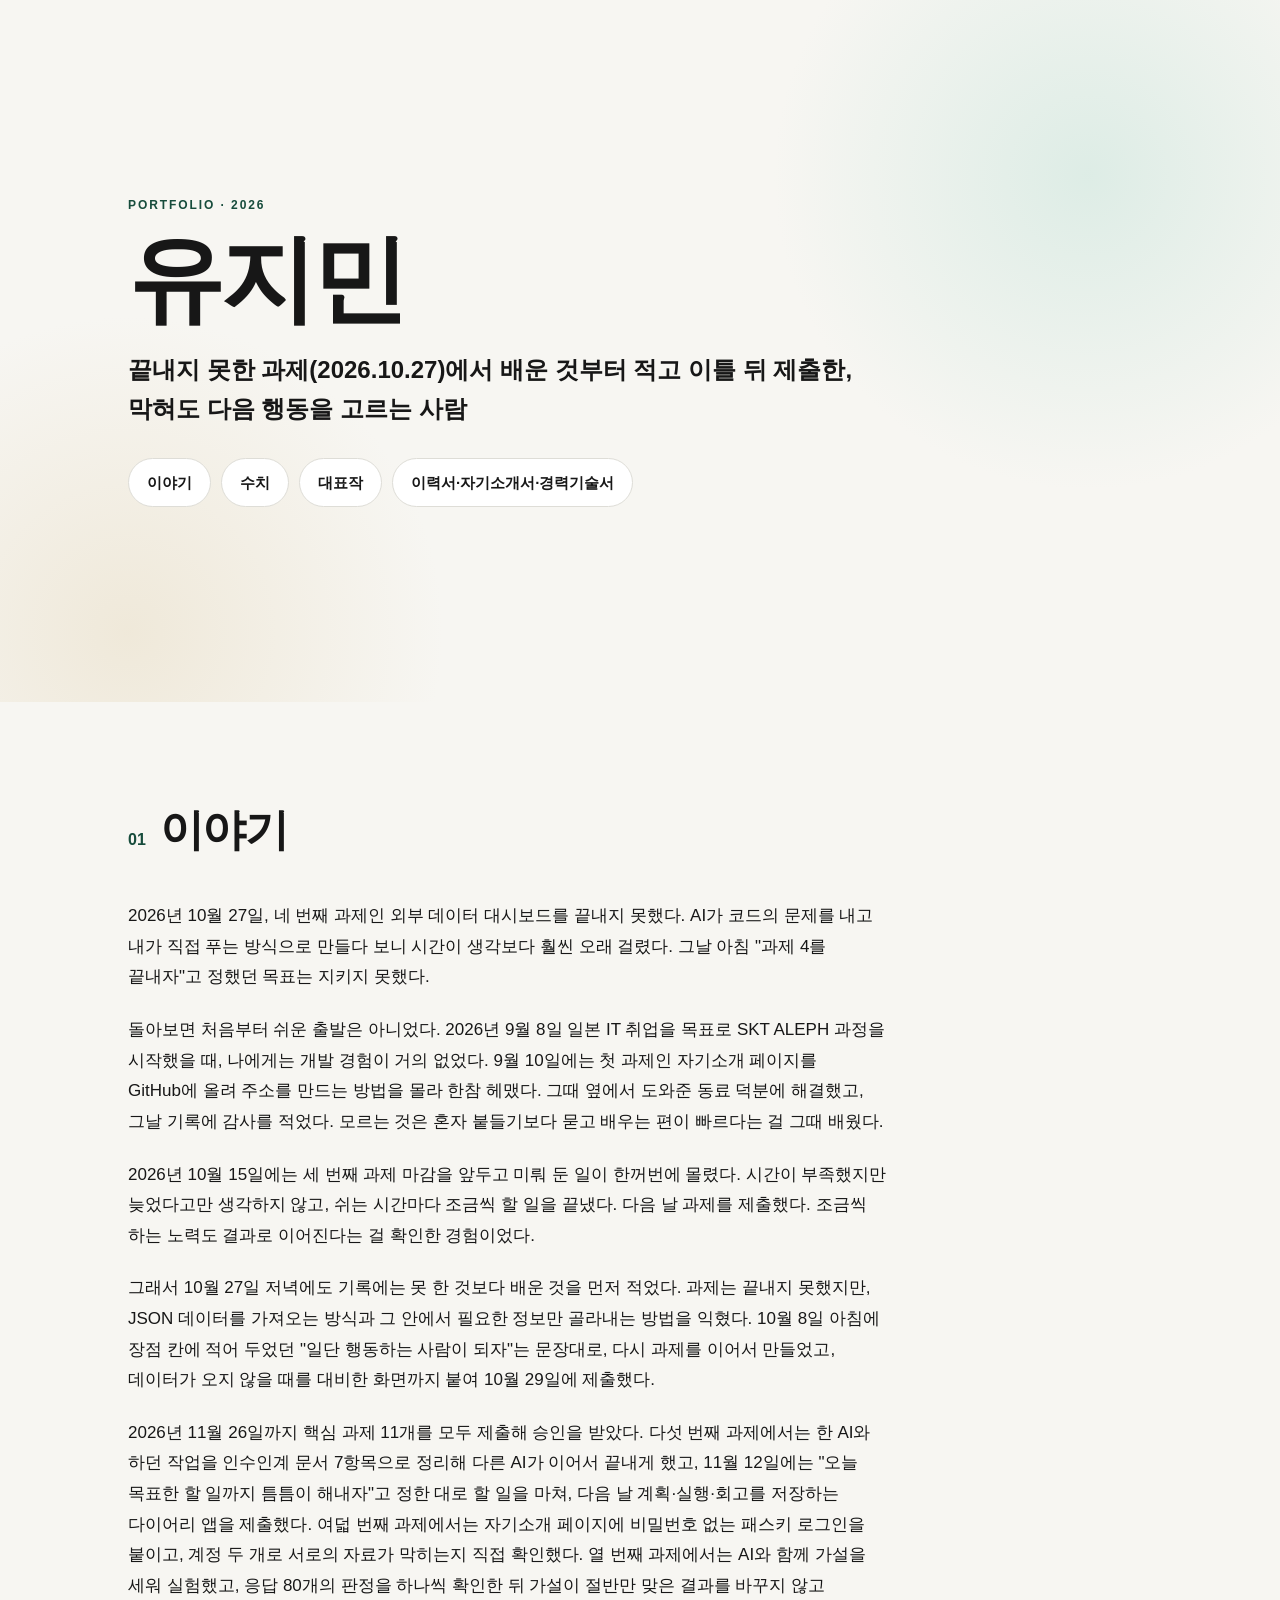
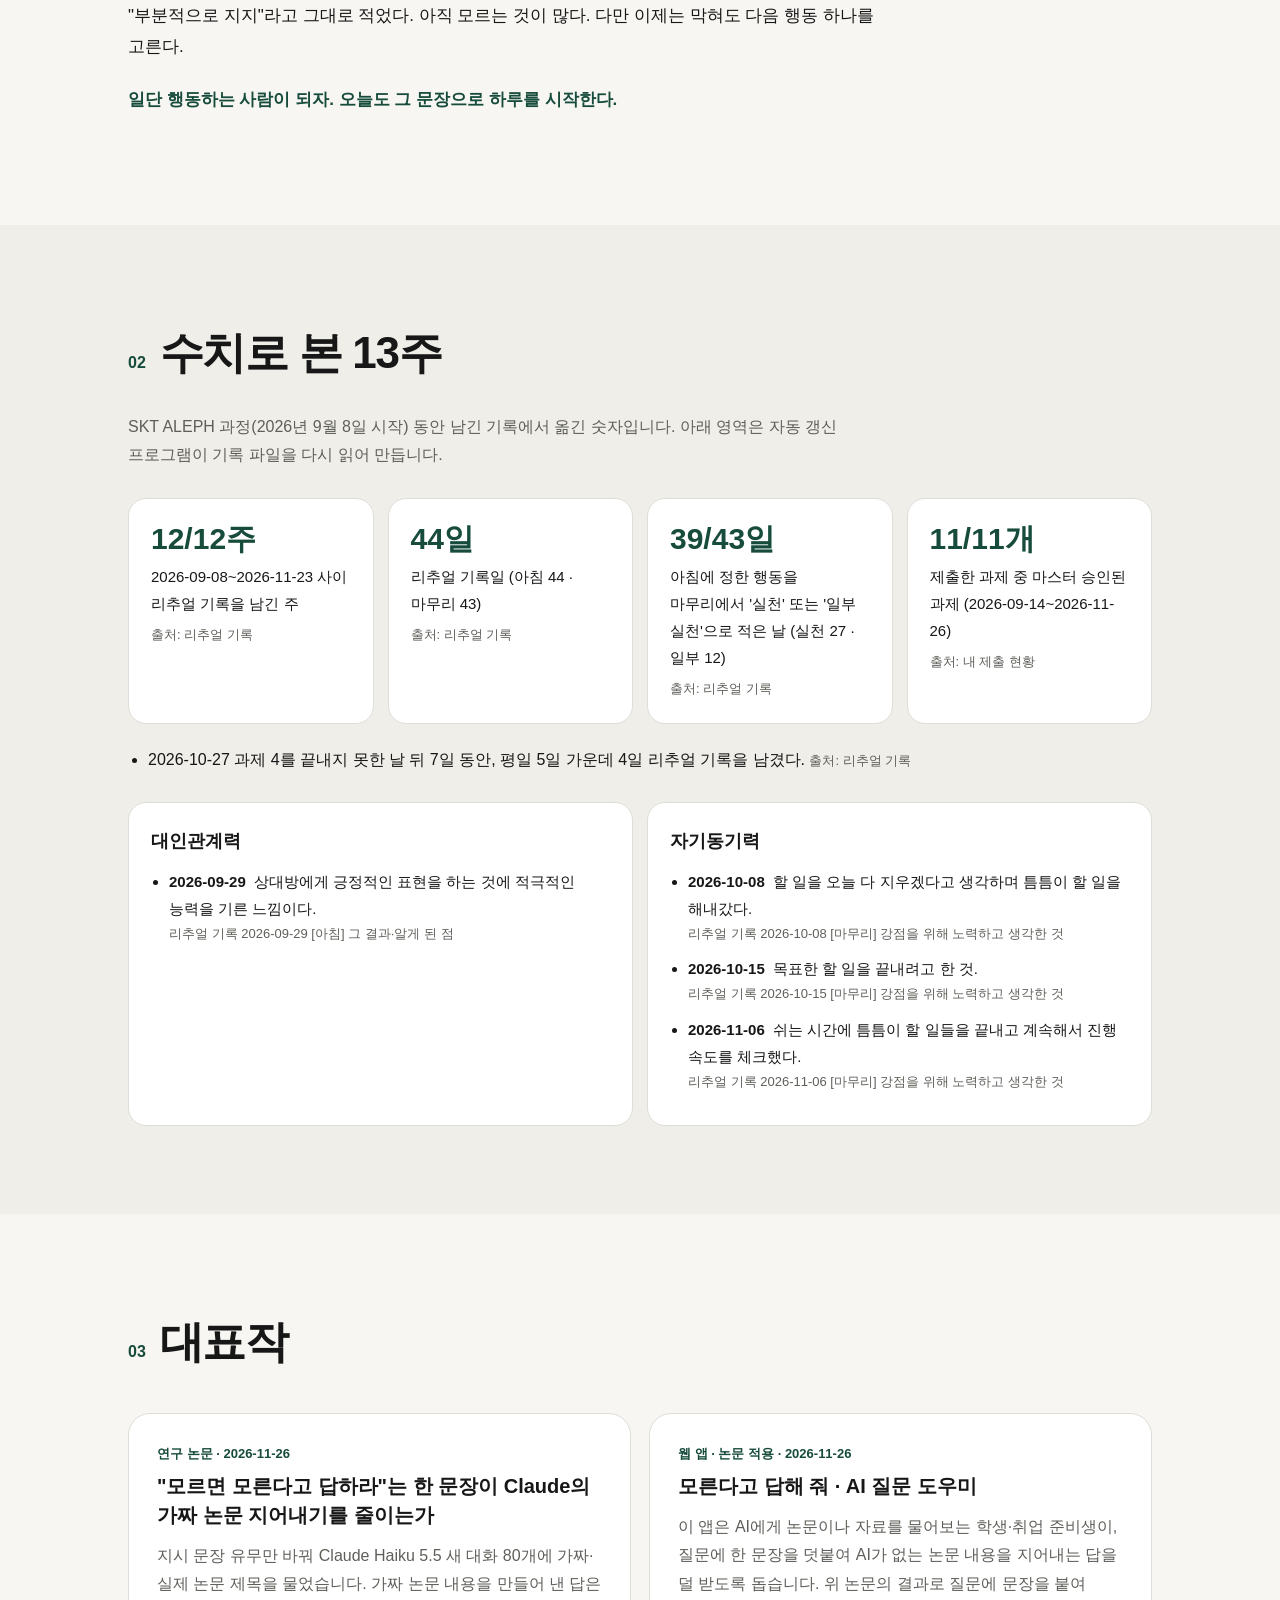
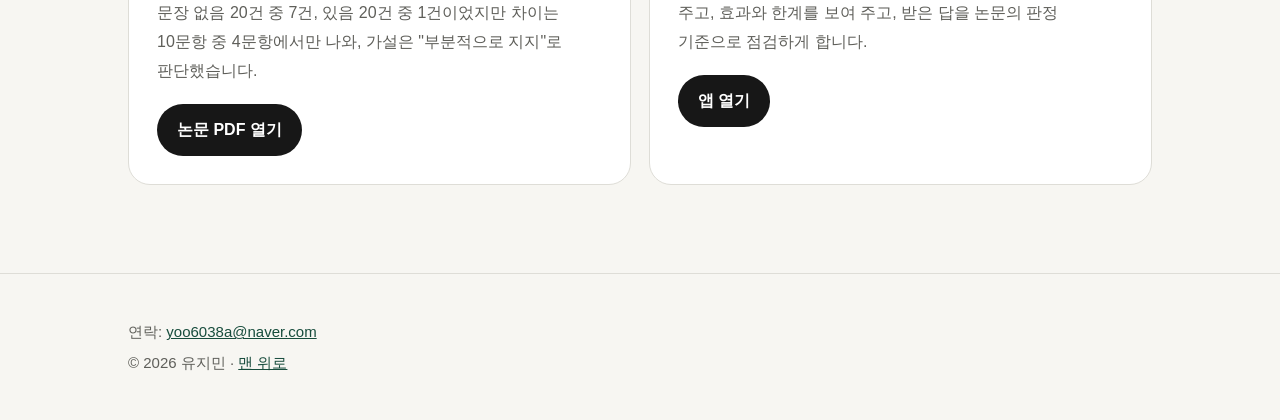
==== commit f41f90c3: "Link the AI question helper app in works Co-Authored-By: Claude Opus 5.5 <noreply@anthropic.com>" ====
--- a/index.html
+++ b/index.html
@@ -69,10 +69,11 @@
       <p>지시 문장 유무만 바꿔 Claude Haiku 5.5 새 대화 80개에 가짜·실제 논문 제목을 물었습니다. 가짜 논문 내용을 만들어 낸 답은 문장 없음 20건 중 7건, 있음 20건 중 1건이었지만 차이는 10문항 중 4문항에서만 나와, 가설은 "부분적으로 지지"로 판단했습니다.</p>
       <a class="button" href="works/paper.pdf">논문 PDF 열기</a>
     </article>
-    <article class="work placeholder">
-      <p class="tag">앱 · 준비 중</p>
-      <h3>논문 결과를 반영한 공개 앱</h3>
-      <p>위 논문의 결과를 실제로 적용한 앱이 이 자리에 들어갑니다. 과정의 마지막 과제(마지막 B)에서 만들며, 2026년 12월 공개 예정입니다.</p>
+    <article class="work">
+      <p class="tag">웹 앱 · 논문 적용 · 2026-11-26</p>
+      <h3>모른다고 답해 줘 · AI 질문 도우미</h3>
+      <p>이 앱은 AI에게 논문이나 자료를 물어보는 학생·취업 준비생이, 질문에 한 문장을 덧붙여 AI가 없는 논문 내용을 지어내는 답을 덜 받도록 돕습니다. 위 논문의 결과로 질문에 문장을 붙여 주고, 효과와 한계를 보여 주고, 받은 답을 논문의 판정 기준으로 점검하게 합니다.</p>
+      <a class="button" href="https://few0579-a11y.github.io/ai-question-helper/">앱 열기</a>
     </article>
   </div>
 </section>
